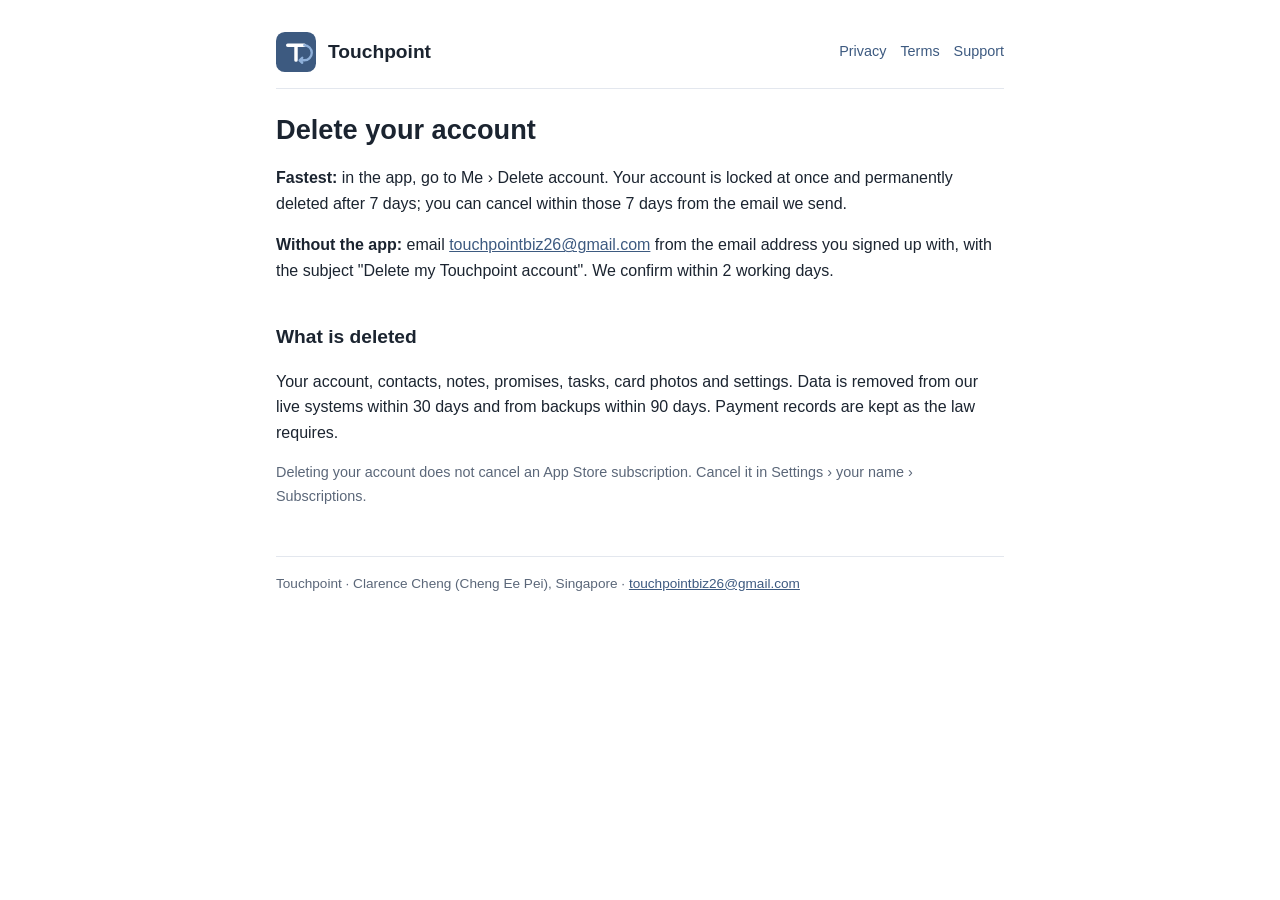
==== delete-account.html @ af8fab41 "Touchpoint website: home, privacy, terms, support, delete account Co-Authored-By: Claude Opus 5.5 <n" ====
<!doctype html><html lang="en"><head><meta charset="utf-8"><meta name="viewport" content="width=device-width, initial-scale=1"><title>Delete your account · Touchpoint</title><link rel="stylesheet" href="style.css"></head><body><main><header><svg viewBox="0 0 512 512" aria-hidden="true"><rect width="512" height="512" rx="112" fill="#3D5A80"/><path d="M150 170h212M256 170v190" stroke="#FFFFFF" stroke-width="44" stroke-linecap="round"/><path d="M362 170a96 96 0 0 1 0 192h-40M336 330l-34 32 34 32" fill="none" stroke="#8FB0D9" stroke-width="30" stroke-linecap="round" stroke-linejoin="round"/></svg><a href="index.html">Touchpoint</a><nav><a href="privacy.html">Privacy</a><a href="terms.html">Terms</a><a href="support.html">Support</a></nav></header>
<h1>Delete your account</h1>
<p><b>Fastest:</b> in the app, go to Me › Delete account. Your account is locked at once and permanently deleted after 7 days; you can cancel within those 7 days from the email we send.</p>
<p><b>Without the app:</b> email <a href="mailto:touchpointbiz26@gmail.com?subject=Delete%20my%20Touchpoint%20account">touchpointbiz26@gmail.com</a> from the email address you signed up with, with the subject "Delete my Touchpoint account". We confirm within 2 working days.</p>
<h2>What is deleted</h2>
<p>Your account, contacts, notes, promises, tasks, card photos and settings. Data is removed from our live systems within 30 days and from backups within 90 days. Payment records are kept as the law requires.</p>
<p class="note">Deleting your account does not cancel an App Store subscription. Cancel it in Settings › your name › Subscriptions.</p>
<footer>Touchpoint · Clarence Cheng (Cheng Ee Pei), Singapore · <a href="mailto:touchpointbiz26@gmail.com">touchpointbiz26@gmail.com</a></footer></main></body></html>
---- style.css ----
:root { --ink: #1b2430; --muted: #5b6779; --line: #e3e7ee; --accent: #3D5A80; --bg: #ffffff; }
@media (prefers-color-scheme: dark) { :root { --ink: #e8edf4; --muted: #a3afbf; --line: #2a3340; --accent: #8FB0D9; --bg: #12171e; } }
* { box-sizing: border-box; }
body { margin: 0; background: var(--bg); color: var(--ink); font: 16px/1.6 -apple-system, BlinkMacSystemFont, "Segoe UI", Roboto, sans-serif; }
main { max-width: 760px; margin: 0 auto; padding: 24px 16px 64px; }
header { display: flex; align-items: center; gap: 12px; padding: 8px 0 16px; border-bottom: 1px solid var(--line); margin-bottom: 24px; }
header svg { width: 40px; height: 40px; flex: none; }
header a { color: var(--ink); text-decoration: none; font-weight: 700; font-size: 1.2rem; }
nav { margin-left: auto; display: flex; gap: 14px; flex-wrap: wrap; font-size: .9rem; }
nav a { color: var(--accent); font-weight: 400; font-size: .9rem; }
a { color: var(--accent); }
h1 { font-size: 1.7rem; line-height: 1.25; } h2 { font-size: 1.2rem; margin-top: 2em; }
table { border-collapse: collapse; width: 100%; font-size: .92rem; display: block; overflow-x: auto; }
th, td { border: 1px solid var(--line); padding: 8px; text-align: left; vertical-align: top; }
footer { margin-top: 48px; padding-top: 16px; border-top: 1px solid var(--line); color: var(--muted); font-size: .85rem; }
.note { color: var(--muted); font-size: .9rem; }
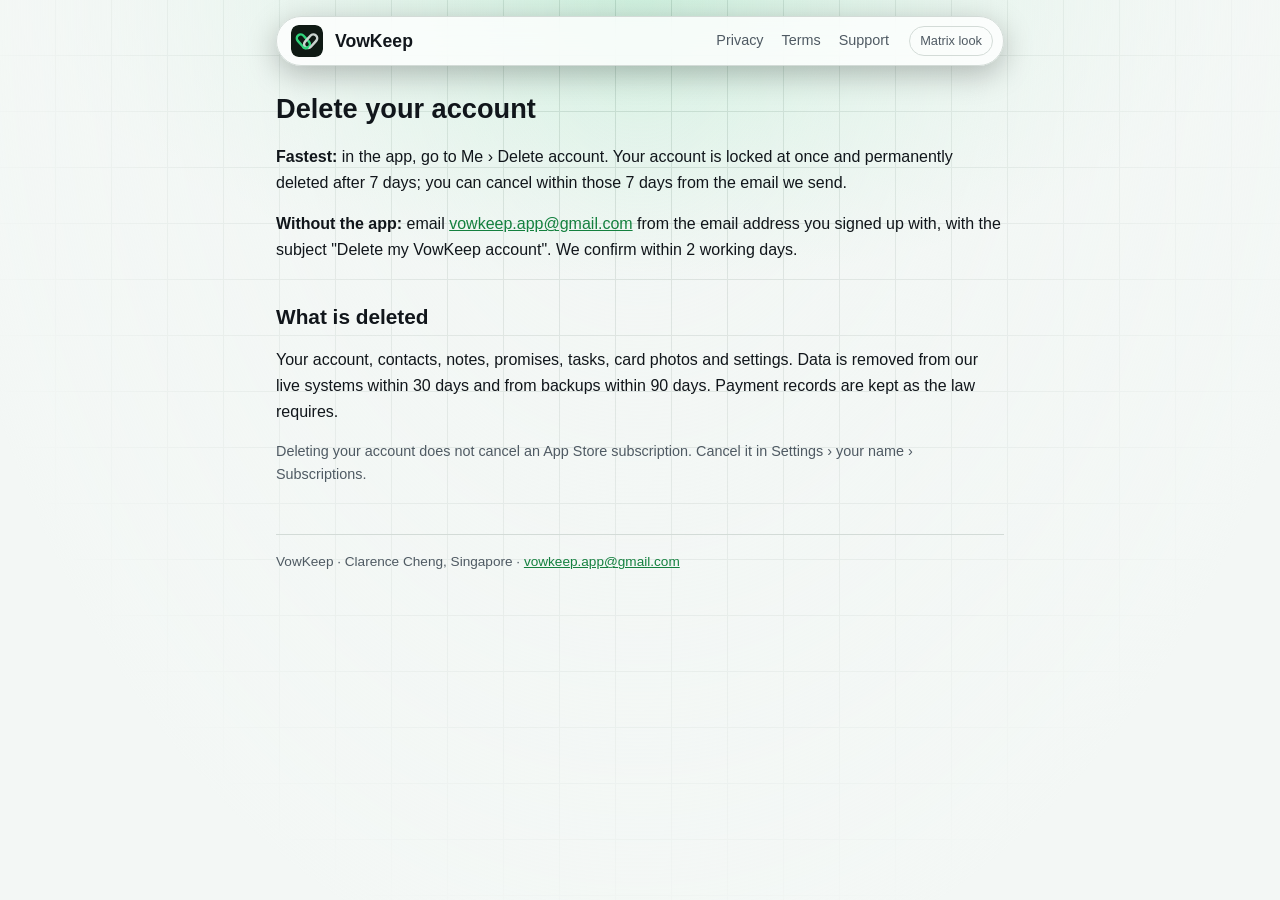
==== commit b0799587: "VowKeep website: new look, what it does at first glance, privacy and terms for VowKeep" ====
--- a/delete-account.html
+++ b/delete-account.html
@@ -1,8 +1,27 @@
-<!doctype html><html lang="en"><head><meta charset="utf-8"><meta name="viewport" content="width=device-width, initial-scale=1"><title>Delete your account · Touchpoint</title><link rel="stylesheet" href="style.css"></head><body><main><header><svg viewBox="0 0 512 512" aria-hidden="true"><rect width="512" height="512" rx="112" fill="#3D5A80"/><path d="M150 170h212M256 170v190" stroke="#FFFFFF" stroke-width="44" stroke-linecap="round"/><path d="M362 170a96 96 0 0 1 0 192h-40M336 330l-34 32 34 32" fill="none" stroke="#8FB0D9" stroke-width="30" stroke-linecap="round" stroke-linejoin="round"/></svg><a href="index.html">Touchpoint</a><nav><a href="privacy.html">Privacy</a><a href="terms.html">Terms</a><a href="support.html">Support</a></nav></header>
+<!doctype html><html lang="en"><head><meta charset="utf-8"><meta name="viewport" content="width=device-width, initial-scale=1"><meta name="description" content="VowKeep keeps one list of what you need to do for people and what you are waiting for from them. Scan a business card or type one line; it does the remembering."><meta name="theme-color" content="#0b0f0d"><link rel="icon" href="img/favicon.svg" type="image/svg+xml"><meta property="og:title" content="VowKeep"><meta property="og:description" content="Never drop a follow-up or a promise."><meta property="og:type" content="website"><meta property="og:site_name" content="VowKeep"><meta property="og:image" content="https://clarencecheng26-sys.github.io/vowkeep-site/img/og.png"><meta property="og:image:width" content="1200"><meta property="og:image:height" content="627"><meta property="og:image:alt" content="VowKeep: never drop a follow-up or a promise"><meta name="twitter:card" content="summary_large_image"><title>Delete your account · VowKeep</title><link rel="stylesheet" href="style.css"></head><body><main><header><svg viewBox="0 0 512 512" aria-hidden="true"><rect width="512" height="512" rx="112" fill="#0F1A14"/><g transform="translate(256 268)"><rect x="-62" y="-170" width="124" height="250" rx="62" transform="rotate(-42) translate(-38 0)" fill="none" stroke="#2FD27A" stroke-width="40"/><rect x="-62" y="-170" width="124" height="250" rx="62" transform="rotate(42) translate(38 0)" fill="none" stroke="#C9D4CF" stroke-width="40"/><path d="M-14 74 A62 62 0 0 1 -66 30" transform="rotate(-42) translate(-38 0)" fill="none" stroke="#2FD27A" stroke-width="40" stroke-linecap="round"/></g></svg><a href="index.html">VowKeep</a><nav><a href="privacy.html">Privacy</a><a href="terms.html">Terms</a><a href="support.html">Support</a><button id="lookbtn" type="button" aria-pressed="false">Matrix look</button></nav></header>
 <h1>Delete your account</h1>
 <p><b>Fastest:</b> in the app, go to Me › Delete account. Your account is locked at once and permanently deleted after 7 days; you can cancel within those 7 days from the email we send.</p>
-<p><b>Without the app:</b> email <a href="mailto:touchpointbiz26@gmail.com?subject=Delete%20my%20Touchpoint%20account">touchpointbiz26@gmail.com</a> from the email address you signed up with, with the subject "Delete my Touchpoint account". We confirm within 2 working days.</p>
+<p><b>Without the app:</b> email <a href="mailto:vowkeep.app@gmail.com?subject=Delete%20my%20VowKeep%20account">vowkeep.app@gmail.com</a> from the email address you signed up with, with the subject "Delete my VowKeep account". We confirm within 2 working days.</p>
 <h2>What is deleted</h2>
 <p>Your account, contacts, notes, promises, tasks, card photos and settings. Data is removed from our live systems within 30 days and from backups within 90 days. Payment records are kept as the law requires.</p>
 <p class="note">Deleting your account does not cancel an App Store subscription. Cancel it in Settings › your name › Subscriptions.</p>
-<footer>Touchpoint · Clarence Cheng (Cheng Ee Pei), Singapore · <a href="mailto:touchpointbiz26@gmail.com">touchpointbiz26@gmail.com</a></footer></main></body></html>
+<footer>VowKeep · Clarence Cheng, Singapore · <a href="mailto:vowkeep.app@gmail.com">vowkeep.app@gmail.com</a></footer></main><script>(function () {
+  var r = document.documentElement; r.classList.add('js');
+  try { if (localStorage.getItem('vk.look') === 'matrix') r.setAttribute('data-look', 'matrix'); } catch (e) {}
+  var b = document.getElementById('lookbtn');
+  function sync() { if (b) b.setAttribute('aria-pressed', r.getAttribute('data-look') === 'matrix' ? 'true' : 'false'); }
+  sync();
+  if (b) b.addEventListener('click', function () {
+    var m = r.getAttribute('data-look') === 'matrix';
+    if (m) r.removeAttribute('data-look'); else r.setAttribute('data-look', 'matrix');
+    try { localStorage.setItem('vk.look', m ? '' : 'matrix'); } catch (e) {}
+    sync();
+  });
+  var s = document.querySelectorAll('main > section:not(.hero)');
+  s.forEach(function (x) { x.classList.add('rv'); });
+  if ('IntersectionObserver' in window) {
+    var o = new IntersectionObserver(function (es) { es.forEach(function (e) { if (e.isIntersecting) { e.target.classList.add('in'); o.unobserve(e.target); } }); }, { threshold: 0.08 });
+    s.forEach(function (x) { o.observe(x); });
+  } else { s.forEach(function (x) { x.classList.add('in'); }); }
+})();
+</script></body></html>
--- a/style.css
+++ b/style.css
@@ -1,16 +1,132 @@
-:root { --ink: #1b2430; --muted: #5b6779; --line: #e3e7ee; --accent: #3D5A80; --bg: #ffffff; }
-@media (prefers-color-scheme: dark) { :root { --ink: #e8edf4; --muted: #a3afbf; --line: #2a3340; --accent: #8FB0D9; --bg: #12171e; } }
+:root { --ink: #eef2f0; --muted: #a9b5af; --line: #26312c; --accent: #2fd27a; --accent2: #7dffd0; --accent-ink: #06160d; --bg: #070a09; --card: #0f1512; --glow: rgba(47, 210, 122, .18); --owe: #f0b25c; --owe-bg: rgba(240,178,92,.10); --owed: #2ee6b8; --owed-bg: rgba(46,230,184,.09); --glass: rgba(18, 26, 22, .72); --edge: rgba(47, 210, 122, .28); color-scheme: dark; }
+@media (prefers-color-scheme: light) { :root { --ink: #11161b; --muted: #4f5a63; --line: #d3dbd7; --accent: #14803f; --accent2: #0a6b50; --accent-ink: #ffffff; --bg: #f3f7f5; --card: #ffffff; --glow: rgba(47, 210, 122, .22); --owe: #a84300; --owe-bg: #fbe6cc; --owed: #0a6b50; --owed-bg: #d3eee4; --glass: rgba(255, 255, 255, .78); --edge: rgba(20, 128, 63, .30); color-scheme: light; } }
 * { box-sizing: border-box; }
-body { margin: 0; background: var(--bg); color: var(--ink); font: 16px/1.6 -apple-system, BlinkMacSystemFont, "Segoe UI", Roboto, sans-serif; }
-main { max-width: 760px; margin: 0 auto; padding: 24px 16px 64px; }
-header { display: flex; align-items: center; gap: 12px; padding: 8px 0 16px; border-bottom: 1px solid var(--line); margin-bottom: 24px; }
-header svg { width: 40px; height: 40px; flex: none; }
-header a { color: var(--ink); text-decoration: none; font-weight: 700; font-size: 1.2rem; }
-nav { margin-left: auto; display: flex; gap: 14px; flex-wrap: wrap; font-size: .9rem; }
-nav a { color: var(--accent); font-weight: 400; font-size: .9rem; }
+html { scroll-behavior: smooth; scroll-padding-top: 90px; }
+@media (prefers-reduced-motion: reduce) { html { scroll-behavior: auto; } }
+body { margin: 0; background: var(--bg); color: var(--ink); font: 16px/1.6 -apple-system, BlinkMacSystemFont, "Segoe UI", Roboto, sans-serif;
+  background-image: radial-gradient(ellipse 70% 480px at 50% -60px, var(--glow), transparent 72%), linear-gradient(var(--line) 1px, transparent 1px), linear-gradient(90deg, var(--line) 1px, transparent 1px);
+  background-size: auto, 56px 56px, 56px 56px; background-repeat: no-repeat, repeat, repeat; background-position: 0 0, -1px -1px, -1px -1px; }
+body::before { content: ""; position: fixed; inset: 0; z-index: -1; background: radial-gradient(ellipse at 50% 0, transparent 0, var(--bg) 78%); pointer-events: none; }
+main { max-width: 760px; margin: 0 auto; padding: 16px 16px 64px; }
+body.home main { max-width: 1040px; }
+header { position: sticky; top: 10px; z-index: 20; display: flex; align-items: center; gap: 12px; padding: 8px 10px 8px 14px; margin-bottom: 26px; background: var(--glass); border: 1px solid var(--line); border-radius: 999px; -webkit-backdrop-filter: blur(14px); backdrop-filter: blur(14px); box-shadow: 0 8px 30px rgba(0,0,0,.25); }
+header svg { width: 32px; height: 32px; flex: none; border-radius: 8px; }
+header > a { color: var(--ink); text-decoration: none; font-weight: 700; font-size: 1.1rem; }
+nav { margin-left: auto; display: flex; align-items: center; gap: 4px 14px; flex-wrap: wrap; font-size: .9rem; }
+nav a { color: var(--muted); font-weight: 500; font-size: .9rem; text-decoration: none; padding: 4px 2px; } nav a:hover { color: var(--ink); }
+nav a.navcta { background: var(--accent); color: var(--accent-ink); padding: 6px 14px; border-radius: 999px; font-weight: 700; }
 a { color: var(--accent); }
-h1 { font-size: 1.7rem; line-height: 1.25; } h2 { font-size: 1.2rem; margin-top: 2em; }
+h1 { font-size: 1.7rem; line-height: 1.25; } h2 { font-size: 1.3rem; margin-top: 2em; line-height: 1.25; }
 table { border-collapse: collapse; width: 100%; font-size: .92rem; display: block; overflow-x: auto; }
 th, td { border: 1px solid var(--line); padding: 8px; text-align: left; vertical-align: top; }
 footer { margin-top: 48px; padding-top: 16px; border-top: 1px solid var(--line); color: var(--muted); font-size: .85rem; }
 .note { color: var(--muted); font-size: .9rem; }
+/* landing page v4: dark glass, big wordmark, phones on a glowing floor */
+.hero { text-align: center; padding: 14px 0 8px; }
+.brandbig { display: flex; align-items: center; justify-content: center; gap: 18px; margin: 10px 0 8px; font-size: clamp(2.6rem, 9vw, 4.8rem); font-weight: 800; letter-spacing: -.035em; line-height: 1; }
+.brandbig b { font-weight: 800; background: linear-gradient(90deg, var(--accent), var(--accent2)); -webkit-background-clip: text; background-clip: text; -webkit-text-fill-color: transparent; color: var(--accent); }
+.bigmark { width: .98em; height: .98em; flex: none; border-radius: 22%; box-shadow: 0 0 0 1px var(--edge), 0 0 50px var(--glow); }
+.hero h1 { font-size: clamp(1.45rem, 4.2vw, 2.3rem); line-height: 1.15; margin: .35em 0 .35em; letter-spacing: -.01em; }
+.lead { font-size: 1.1rem; color: var(--muted); max-width: 36em; margin: 0 auto 1em; }
+.cta { margin: 1.3em 0 .5em; display: flex; gap: 12px; justify-content: center; flex-wrap: wrap; }
+.btn, .sticky { display: inline-block; background: var(--accent); color: var(--accent-ink); font-weight: 700; padding: 14px 30px; border-radius: 999px; text-decoration: none; font-size: 1.05rem; box-shadow: 0 0 28px var(--glow), 0 0 0 1px var(--edge); }
+.btn.ghost { background: var(--glass); color: var(--ink); box-shadow: 0 0 0 1px var(--line); -webkit-backdrop-filter: blur(8px); backdrop-filter: blur(8px); }
+.btn:focus-visible, .sticky:focus-visible, summary:focus-visible, a:focus-visible, #lookbtn:focus-visible { outline: 3px solid var(--accent); outline-offset: 3px; }
+/* phones on a glowing floor */
+.stage { position: relative; overflow-x: clip; height: 470px; max-width: 760px; margin: 34px auto 0; -webkit-mask-image: linear-gradient(#000 80%, transparent); mask-image: linear-gradient(#000 80%, transparent); }
+.stage::before { content: ""; position: absolute; left: 50%; bottom: -30px; width: 92%; height: 200px; transform: translateX(-50%); background: radial-gradient(closest-side, var(--accent), transparent); opacity: .30; filter: blur(30px); }
+.phone { position: absolute; bottom: 0; left: 50%; margin: 0; padding: 7px; border-radius: 36px; background: linear-gradient(150deg, #2c3732, #0a0e0c); box-shadow: 0 0 0 1px rgba(255,255,255,.10), 0 30px 70px rgba(0,0,0,.6), 0 0 60px var(--glow); }
+.phone img { display: block; width: 100%; height: auto; border-radius: 29px; }
+.p-c { width: 250px; z-index: 3; transform: translateX(-50%); }
+.p-l { width: 206px; z-index: 2; transform: translateX(-132%) rotate(-7deg); transform-origin: bottom right; opacity: .95; }
+.p-r { width: 206px; z-index: 2; transform: translateX(32%) rotate(7deg); transform-origin: bottom left; opacity: .95; }
+.floaty { position: absolute; z-index: 4; max-width: 200px; display: grid; gap: 2px; text-align: left; padding: 10px 14px; border-radius: 16px; border: 1px solid var(--line); background: var(--glass); -webkit-backdrop-filter: blur(12px); backdrop-filter: blur(12px); box-shadow: 0 14px 40px rgba(0,0,0,.4); font-size: .85rem; }
+.floaty b { font-size: .72rem; text-transform: uppercase; letter-spacing: .06em; } .floaty span { color: var(--ink); }
+.floaty.owe { left: 0; top: 36px; border-color: var(--owe); } .floaty.owe b { color: var(--owe); }
+.floaty.owed { right: 0; top: 70px; border-color: var(--owed); } .floaty.owed b { color: var(--owed); }
+.eyebrow { margin: 1.4em 0 0; font-size: .75rem; font-weight: 700; letter-spacing: .14em; text-transform: uppercase; color: var(--accent); }
+.eyebrow + h2 { margin-top: .2em; }
+section:not(.hero):not(.closing) { position: relative; background: linear-gradient(180deg, var(--glass), var(--card)); border: 1px solid var(--line); border-radius: 24px; padding: 6px 22px 22px; margin: 22px 0; box-shadow: 0 24px 60px rgba(0,0,0,.22); }
+section:not(.hero):not(.closing)::before { content: ""; position: absolute; left: 24px; right: 24px; top: -1px; height: 1px; background: linear-gradient(90deg, transparent, var(--edge), transparent); }
+section h2 { margin-top: .6em; }
+.two { display: grid; grid-template-columns: 1fr 1fr; gap: 14px; margin: 14px 0; }
+.box { border-radius: 16px; padding: 16px; border: 1px solid var(--line); } .box b { display: block; font-size: 1.05rem; margin-bottom: 4px; } .box span { color: var(--muted); font-size: .95rem; }
+.box.amber { border-color: var(--owe); background: var(--owe-bg); box-shadow: 0 0 30px var(--owe-bg); } .box.amber b { color: var(--owe); }
+.box.green { border-color: var(--owed); background: var(--owed-bg); box-shadow: 0 0 30px var(--owed-bg); } .box.green b { color: var(--owed); }
+.steps { list-style: none; counter-reset: s; padding: 0; } .steps li { counter-increment: s; display: grid; grid-template-columns: 34px 1fr; column-gap: 12px; margin: 14px 0; }
+.steps li::before { content: counter(s); grid-row: 1 / 3; width: 30px; height: 30px; border-radius: 50%; background: var(--accent); color: var(--accent-ink); font-weight: 800; display: grid; place-items: center; }
+.steps li span { color: var(--muted); }
+.grid { display: grid; grid-template-columns: 1fr 1fr; gap: 14px; margin-top: 14px; }
+.item { border: 1px solid var(--line); border-radius: 16px; padding: 16px; background: rgba(255,255,255,.015); } .item b { display: block; margin-bottom: 4px; } .item span { color: var(--muted); font-size: .94rem; }
+.plans { display: grid; grid-template-columns: repeat(3, 1fr); gap: 14px; margin-top: 14px; }
+.plan { border: 1px solid var(--line); border-radius: 18px; padding: 18px; } .plan.best { border-color: var(--accent); box-shadow: 0 0 0 1px var(--edge), 0 0 40px var(--glow); }
+.plan h3 { margin: 0; } .price { font-size: 1.6rem; font-weight: 800; margin: .3em 0 0; } .price small { font-size: .8rem; font-weight: 400; color: var(--muted); } .alt { margin: 0 0 .5em; color: var(--muted); font-size: .85rem; }
+.plan ul { padding-left: 1.1em; margin: .5em 0 0; font-size: .92rem; } .plan li { margin: .3em 0; }
+details { border: 1px solid var(--line); border-radius: 12px; padding: 12px 16px; margin: 8px 0; }
+summary { cursor: pointer; font-weight: 600; } details p { margin: .6em 0 .2em; color: var(--muted); }
+.closing { text-align: center; padding: 28px 0; } .links { text-align: center; margin-top: 2em; font-size: .9rem; }
+.sticky { display: none; }
+@media (max-width: 720px) {
+  .two, .grid, .plans { grid-template-columns: 1fr; }
+  body.home nav a { display: none; } nav { flex-wrap: nowrap; } body:not(.home) #lookbtn { display: none; } header { padding: 6px 10px 6px 12px; }
+  .cta .btn { padding: 12px 22px; font-size: 1rem; }
+  .stage { height: 330px; } .p-c { width: 165px; } .p-l, .p-r { width: 134px; } .p-l { transform: translateX(-118%) rotate(-6deg); } .p-r { transform: translateX(18%) rotate(6deg); }
+  .phone { border-radius: 24px; padding: 4px; } .phone img { border-radius: 20px; }
+  .floaty { display: none; }
+  .sticky { display: block; position: fixed; left: 16px; right: 16px; bottom: 14px; text-align: center; z-index: 25; }
+  main { padding-bottom: 96px; }
+  body { background-size: auto, 40px 40px, 40px 40px; }
+}
+@media (min-width: 721px) and (max-width: 940px) { .floaty { display: none; } }
+/* v3: demo, gentle motion, Matrix look */
+.demo { max-width: 420px; margin: 26px auto 8px; }
+.dscreen { position: relative; height: 210px; border: 1px solid var(--line); border-radius: 18px; background: var(--card); overflow: hidden; box-shadow: 0 0 30px var(--glow); }
+.scene { position: absolute; inset: 0; display: flex; flex-direction: column; justify-content: center; align-items: center; gap: 12px; padding: 16px; opacity: 0; animation: sc 12s infinite; }
+.s1 { animation-name: sc1; } .s2 { animation-name: sc2; } .s3 { animation-name: sc3; }
+@keyframes sc1 { 0%, 28% { opacity: 1 } 33%, 100% { opacity: 0 } }
+@keyframes sc2 { 0%, 31% { opacity: 0 } 36%, 61% { opacity: 1 } 66%, 100% { opacity: 0 } }
+@keyframes sc3 { 0%, 64% { opacity: 0 } 69%, 95% { opacity: 1 } 100% { opacity: 0 } }
+.dcap { margin: 0; font-size: .85rem; color: var(--muted); } .dcap b { display: inline-grid; place-items: center; width: 20px; height: 20px; border-radius: 50%; background: var(--accent); color: var(--accent-ink); font-size: .75rem; margin-right: 6px; }
+.bcard { position: relative; width: 210px; padding: 12px 14px; border-radius: 10px; background: #f4f6f5; color: #11161b; text-align: left; display: grid; overflow: hidden; box-shadow: 0 6px 20px rgba(0,0,0,.35); }
+.bn { font-weight: 800; } .bt, .bc { font-size: .8rem; color: #4b5560; }
+.scan { position: absolute; left: 0; right: 0; height: 3px; top: 0; background: var(--accent); box-shadow: 0 0 12px var(--accent); animation: scanm 12s infinite; }
+@keyframes scanm { 0% { top: 0 } 12% { top: 92% } 24%, 100% { top: 0 } }
+.typed { font: 600 .95rem ui-monospace, Menlo, monospace; border: 1px solid var(--line); border-radius: 10px; padding: 10px 14px; background: var(--bg); }
+.typed span { display: inline-block; overflow: hidden; white-space: nowrap; width: 0; vertical-align: bottom; border-right: 2px solid var(--accent); animation: typem 12s infinite steps(27, end); }
+@keyframes typem { 0%, 33% { width: 0 } 45%, 100% { width: 27ch } }
+.saved { font-size: .85rem; padding: 6px 12px; border-radius: 999px; background: var(--owed-bg); color: var(--owed); border: 1px solid var(--owed); opacity: 0; animation: savedm 12s infinite; }
+@keyframes savedm { 0%, 47% { opacity: 0 } 52%, 100% { opacity: 1 } }
+.trow { width: 100%; max-width: 340px; padding: 10px 12px; border-radius: 12px; font-size: .88rem; text-align: left; border: 1px solid var(--line); }
+.trow b { display: block; font-size: .78rem; text-transform: uppercase; letter-spacing: .05em; } .trow em { float: right; font-style: normal; color: var(--muted); }
+.trow.owe { border-color: var(--owe); background: var(--owe-bg); } .trow.owe b { color: var(--owe); }
+.trow.owed { border-color: var(--owed); background: var(--owed-bg); } .trow.owed b { color: var(--owed); }
+@media (prefers-reduced-motion: reduce) { .scene { animation: none !important; opacity: 0; } .s3 { opacity: 1; } .scan, .typed span, .saved { animation: none !important; } }
+/* gentle motion */
+body { background-attachment: scroll; }
+.hero::before { content: ""; position: absolute; left: 50%; top: -60px; width: min(520px, 80vw); height: 320px; transform: translateX(-50%); background: radial-gradient(closest-side, var(--glow), transparent); z-index: -1; animation: drift 14s ease-in-out infinite alternate; pointer-events: none; }
+.hero { position: relative; isolation: isolate; }
+@keyframes drift { from { transform: translateX(-56%) scale(1) } to { transform: translateX(-44%) scale(1.12) } }
+.js .rv { opacity: 0; transform: translateY(14px); transition: opacity .6s ease, transform .6s ease; } .js .rv.in { opacity: 1; transform: none; }
+@media (prefers-reduced-motion: reduce) { .hero::before { animation: none; } .js .rv { opacity: 1; transform: none; transition: none; } }
+/* look toggle */
+#lookbtn { margin-left: 4px; background: transparent; color: var(--muted); border: 1px solid var(--line); border-radius: 999px; padding: 4px 10px; font: inherit; font-size: .8rem; cursor: pointer; }
+#lookbtn[aria-pressed="true"] { color: var(--accent); border-color: var(--accent); }
+#lookbtn:focus-visible { outline: 3px solid var(--accent); outline-offset: 3px; }
+/* Matrix look: black, phosphor green, terminal type; owe/owed keep amber and mint */
+:root[data-look="matrix"] { --ink: #6dff7a; --muted: #35c94c; --line: #0f5a1c; --accent: #39ff14; --accent-ink: #000000; --bg: #000000; --card: #041a08; --glow: rgba(57,255,20,.22); --owe: #ffc24d; --owe-bg: rgba(255,194,77,.10); --owed: #00ff9c; --owed-bg: rgba(0,255,156,.08); --accent2: #b6ff9c; --glass: rgba(2,22,6,.78); --edge: rgba(57,255,20,.40); color-scheme: dark; }
+:root[data-look="matrix"] body { font-family: ui-monospace, "SFMono-Regular", Menlo, Consolas, monospace; text-shadow: 0 0 3px rgba(57,255,20,.35); }
+:root[data-look="matrix"] .brandbig span::after { content: "_"; margin-left: 4px; animation: blink 1.1s steps(1) infinite; }
+@keyframes blink { 50% { opacity: 0 } }
+:root[data-look="matrix"] .btn, :root[data-look="matrix"] .sticky { border-radius: 2px; text-shadow: none; text-transform: uppercase; letter-spacing: .05em; }
+:root[data-look="matrix"] section:not(.hero):not(.closing), :root[data-look="matrix"] .item, :root[data-look="matrix"] .plan, :root[data-look="matrix"] details, :root[data-look="matrix"] .dscreen { border-radius: 2px; }
+:root[data-look="matrix"] .shots img { border-radius: 4px; }
+
+/* v5: say what it does at first glance */
+.hero h1 { font-size: clamp(1.7rem, 5.4vw, 3rem); line-height: 1.1; margin: .3em 0 .35em; letter-spacing: -.02em; }
+.hero h1 .hl { color: var(--accent); }
+.flow { list-style: none; display: flex; gap: 10px; justify-content: center; flex-wrap: wrap; margin: 16px auto 6px; padding: 0; max-width: 1000px; }
+.flow li { display: flex; align-items: center; gap: 8px; padding: 8px 14px; border: 1px solid var(--line); border-radius: 999px; background: var(--glass); font-size: .9rem; -webkit-backdrop-filter: blur(8px); backdrop-filter: blur(8px); }
+.flow li b { display: inline-grid; place-items: center; width: 22px; height: 22px; border-radius: 50%; background: var(--accent); color: var(--accent-ink); font-size: .78rem; }
+.flow li + li::before { content: "\2192"; color: var(--muted); margin-right: 4px; margin-left: -4px; }
+@media (max-width: 720px) { .flow { flex-direction: column; align-items: center; gap: 5px; } .flow li { padding: 6px 12px; font-size: .84rem; } .flow li + li::before { content: none; } .brandbig { font-size: clamp(2.2rem, 9vw, 2.8rem); } .lead { font-size: 1rem; } }
+:root[data-look="matrix"] .hero h1 .hl { color: var(--accent); }
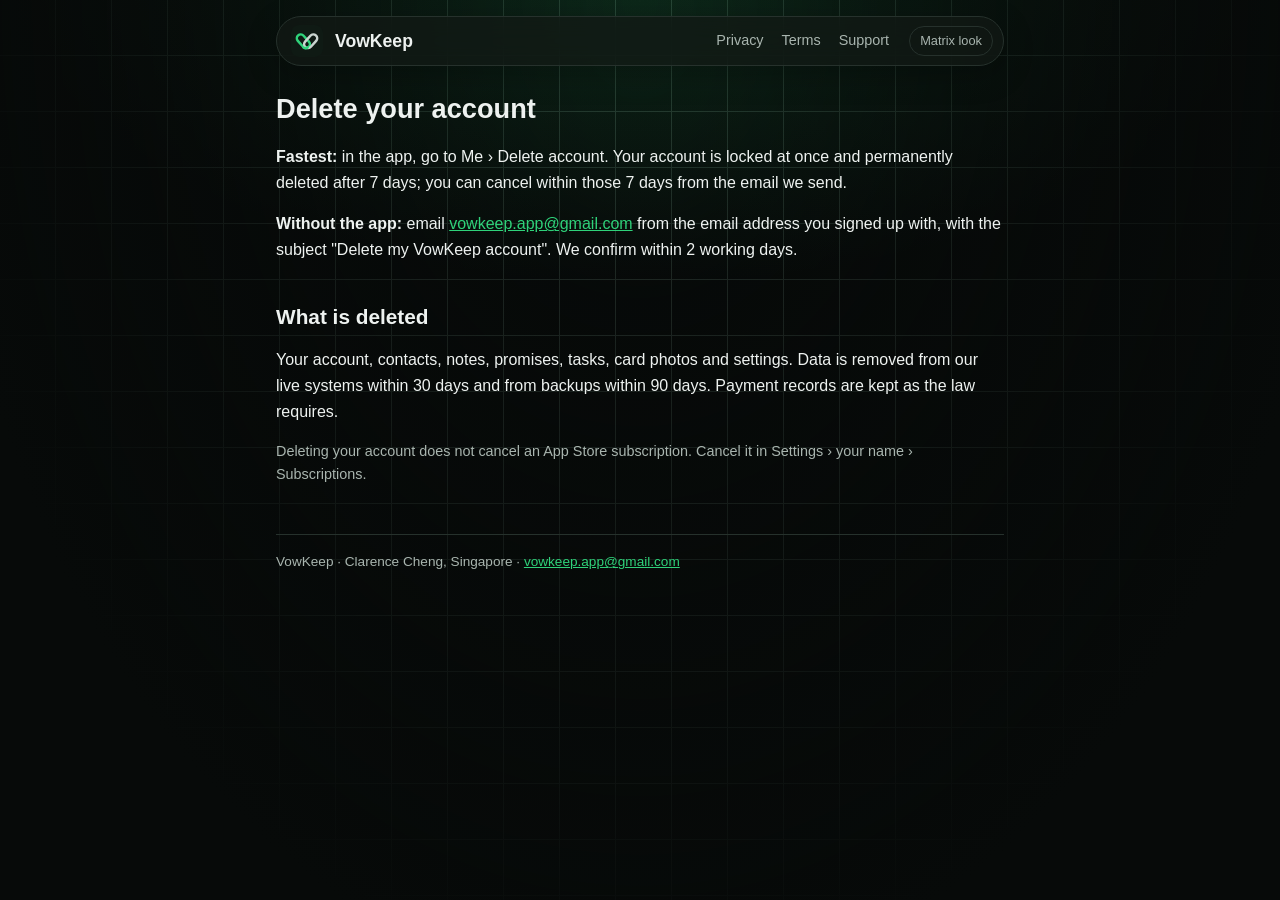
==== commit 9359ba53: "Join section: form, iPhone and Android, offer lines; smaller images; link-preview fix Co-Authored-By" ====
--- a/delete-account.html
+++ b/delete-account.html
@@ -1,4 +1,4 @@
-<!doctype html><html lang="en"><head><meta charset="utf-8"><meta name="viewport" content="width=device-width, initial-scale=1"><meta name="description" content="VowKeep keeps one list of what you need to do for people and what you are waiting for from them. Scan a business card or type one line; it does the remembering."><meta name="theme-color" content="#0b0f0d"><link rel="icon" href="img/favicon.svg" type="image/svg+xml"><meta property="og:title" content="VowKeep"><meta property="og:description" content="Never drop a follow-up or a promise."><meta property="og:type" content="website"><meta property="og:site_name" content="VowKeep"><meta property="og:image" content="https://clarencecheng26-sys.github.io/vowkeep-site/img/og.png"><meta property="og:image:width" content="1200"><meta property="og:image:height" content="627"><meta property="og:image:alt" content="VowKeep: never drop a follow-up or a promise"><meta name="twitter:card" content="summary_large_image"><title>Delete your account · VowKeep</title><link rel="stylesheet" href="style.css"></head><body><main><header><svg viewBox="0 0 512 512" aria-hidden="true"><rect width="512" height="512" rx="112" fill="#0F1A14"/><g transform="translate(256 268)"><rect x="-62" y="-170" width="124" height="250" rx="62" transform="rotate(-42) translate(-38 0)" fill="none" stroke="#2FD27A" stroke-width="40"/><rect x="-62" y="-170" width="124" height="250" rx="62" transform="rotate(42) translate(38 0)" fill="none" stroke="#C9D4CF" stroke-width="40"/><path d="M-14 74 A62 62 0 0 1 -66 30" transform="rotate(-42) translate(-38 0)" fill="none" stroke="#2FD27A" stroke-width="40" stroke-linecap="round"/></g></svg><a href="index.html">VowKeep</a><nav><a href="privacy.html">Privacy</a><a href="terms.html">Terms</a><a href="support.html">Support</a><button id="lookbtn" type="button" aria-pressed="false">Matrix look</button></nav></header>
+<!doctype html><html lang="en"><head><meta charset="utf-8"><meta name="viewport" content="width=device-width, initial-scale=1"><meta name="description" content="VowKeep keeps one list of what you need to do for people and what you are waiting for from them. Scan a business card or type one line; it does the remembering."><meta name="theme-color" content="#0b0f0d"><link rel="icon" href="img/favicon.svg" type="image/svg+xml"><meta property="og:title" content="VowKeep: scan a card, type a line, never drop a follow-up"><meta property="og:description" content="VowKeep is an iPhone app that remembers what you promised and what you are waiting for, and reminds you at the right time. Join the beta."><meta name="twitter:title" content="VowKeep: scan a card, type a line, never drop a follow-up"><meta name="twitter:description" content="VowKeep is an iPhone app that remembers what you promised and what you are waiting for, and reminds you at the right time. Join the beta."><meta property="og:type" content="website"><meta property="og:site_name" content="VowKeep"><meta property="og:image" content="https://clarencecheng26-sys.github.io/vowkeep-site/img/og.png?v=210"><meta property="og:image:width" content="1200"><meta property="og:image:height" content="627"><meta property="og:image:alt" content="VowKeep: never drop a follow-up or a promise"><meta name="twitter:card" content="summary_large_image"><title>Delete your account · VowKeep</title><link rel="stylesheet" href="style.css"></head><body><main><header><svg viewBox="0 0 512 512" aria-hidden="true"><rect width="512" height="512" rx="112" fill="#0F1A14"/><g transform="translate(256 268)"><rect x="-62" y="-170" width="124" height="250" rx="62" transform="rotate(-42) translate(-38 0)" fill="none" stroke="#2FD27A" stroke-width="40"/><rect x="-62" y="-170" width="124" height="250" rx="62" transform="rotate(42) translate(38 0)" fill="none" stroke="#C9D4CF" stroke-width="40"/><path d="M-14 74 A62 62 0 0 1 -66 30" transform="rotate(-42) translate(-38 0)" fill="none" stroke="#2FD27A" stroke-width="40" stroke-linecap="round"/></g></svg><a href="index.html">VowKeep</a><nav><a href="privacy.html">Privacy</a><a href="terms.html">Terms</a><a href="support.html">Support</a><button id="lookbtn" type="button" aria-pressed="false">Matrix look</button></nav></header>
 <h1>Delete your account</h1>
 <p><b>Fastest:</b> in the app, go to Me › Delete account. Your account is locked at once and permanently deleted after 7 days; you can cancel within those 7 days from the email we send.</p>
 <p><b>Without the app:</b> email <a href="mailto:vowkeep.app@gmail.com?subject=Delete%20my%20VowKeep%20account">vowkeep.app@gmail.com</a> from the email address you signed up with, with the subject "Delete my VowKeep account". We confirm within 2 working days.</p>
@@ -23,5 +23,18 @@
     var o = new IntersectionObserver(function (es) { es.forEach(function (e) { if (e.isIntersecting) { e.target.classList.add('in'); o.unobserve(e.target); } }); }, { threshold: 0.08 });
     s.forEach(function (x) { o.observe(x); });
   } else { s.forEach(function (x) { x.classList.add('in'); }); }
+  /* the demo: plays by default; with "Reduce Motion" on, it starts as a still picture and the visitor can press Play */
+  var demo = document.querySelector('.demo'), ctl = document.getElementById('democtl');
+  if (demo && ctl) {
+    var reduce = false; try { reduce = !!(window.matchMedia && window.matchMedia('(prefers-reduced-motion: reduce)').matches); } catch (e) {}
+    function label() { var still = demo.classList.contains('still'), paused = demo.classList.contains('paused'); ctl.textContent = still ? 'Play animation' : paused ? 'Play animation' : 'Pause animation'; ctl.setAttribute('aria-pressed', still || paused ? 'true' : 'false'); }
+    if (reduce) demo.classList.add('still');
+    label();
+    ctl.addEventListener('click', function () {
+      if (demo.classList.contains('still')) { demo.classList.remove('still'); demo.classList.remove('paused'); }
+      else demo.classList.toggle('paused');
+      label();
+    });
+  }
 })();
 </script></body></html>
--- a/style.css
+++ b/style.css
@@ -1,5 +1,4 @@
 :root { --ink: #eef2f0; --muted: #a9b5af; --line: #26312c; --accent: #2fd27a; --accent2: #7dffd0; --accent-ink: #06160d; --bg: #070a09; --card: #0f1512; --glow: rgba(47, 210, 122, .18); --owe: #f0b25c; --owe-bg: rgba(240,178,92,.10); --owed: #2ee6b8; --owed-bg: rgba(46,230,184,.09); --glass: rgba(18, 26, 22, .72); --edge: rgba(47, 210, 122, .28); color-scheme: dark; }
-@media (prefers-color-scheme: light) { :root { --ink: #11161b; --muted: #4f5a63; --line: #d3dbd7; --accent: #14803f; --accent2: #0a6b50; --accent-ink: #ffffff; --bg: #f3f7f5; --card: #ffffff; --glow: rgba(47, 210, 122, .22); --owe: #a84300; --owe-bg: #fbe6cc; --owed: #0a6b50; --owed-bg: #d3eee4; --glass: rgba(255, 255, 255, .78); --edge: rgba(20, 128, 63, .30); color-scheme: light; } }
 * { box-sizing: border-box; }
 html { scroll-behavior: smooth; scroll-padding-top: 90px; }
 @media (prefers-reduced-motion: reduce) { html { scroll-behavior: auto; } }
@@ -100,7 +99,11 @@
 .trow b { display: block; font-size: .78rem; text-transform: uppercase; letter-spacing: .05em; } .trow em { float: right; font-style: normal; color: var(--muted); }
 .trow.owe { border-color: var(--owe); background: var(--owe-bg); } .trow.owe b { color: var(--owe); }
 .trow.owed { border-color: var(--owed); background: var(--owed-bg); } .trow.owed b { color: var(--owed); }
-@media (prefers-reduced-motion: reduce) { .scene { animation: none !important; opacity: 0; } .s3 { opacity: 1; } .scan, .typed span, .saved { animation: none !important; } }
+.demo.still .scene { animation: none !important; opacity: 0; } .demo.still .s3 { opacity: 1; } .demo.still .scan, .demo.still .typed span, .demo.still .saved { animation: none !important; }
+.demo.paused .scene, .demo.paused .scan, .demo.paused .typed span, .demo.paused .saved { animation-play-state: paused !important; }
+.democtl { display: inline-flex; align-items: center; gap: 8px; margin: 10px auto 0; padding: 8px 16px; border: 1px solid var(--line); border-radius: 999px; background: var(--glass); color: var(--ink); font: inherit; font-size: .9rem; font-weight: 600; cursor: pointer; }
+.democtl:focus-visible { outline: 3px solid var(--accent); outline-offset: 3px; }
+.demo { text-align: center; }
 /* gentle motion */
 body { background-attachment: scroll; }
 .hero::before { content: ""; position: absolute; left: 50%; top: -60px; width: min(520px, 80vw); height: 320px; transform: translateX(-50%); background: radial-gradient(closest-side, var(--glow), transparent); z-index: -1; animation: drift 14s ease-in-out infinite alternate; pointer-events: none; }
@@ -130,3 +133,21 @@
 .flow li + li::before { content: "\2192"; color: var(--muted); margin-right: 4px; margin-left: -4px; }
 @media (max-width: 720px) { .flow { flex-direction: column; align-items: center; gap: 5px; } .flow li { padding: 6px 12px; font-size: .84rem; } .flow li + li::before { content: none; } .brandbig { font-size: clamp(2.2rem, 9vw, 2.8rem); } .lead { font-size: 1rem; } }
 :root[data-look="matrix"] .hero h1 .hl { color: var(--accent); }
+
+/* v6: fuller how-it-works and FAQ */
+h3.sub { margin: 1.8em 0 .5em; font-size: 1.02rem; letter-spacing: .01em; }
+.try { display: grid; border: 1px solid var(--line); border-radius: 16px; overflow: hidden; margin: 8px 0; }
+.try .tr { display: grid; grid-template-columns: minmax(0, 1.1fr) minmax(0, 1.2fr); gap: 14px; padding: 12px 16px; border-top: 1px solid var(--line); }
+.try .tr:first-child { border-top: 0; }
+.try .th { background: var(--glass); font-size: .78rem; font-weight: 700; text-transform: uppercase; letter-spacing: .08em; color: var(--muted); }
+.try q { quotes: none; font: 600 .95rem ui-monospace, "SFMono-Regular", Menlo, Consolas, monospace; color: var(--ink); }
+.try span:last-child { color: var(--muted); font-size: .94rem; }
+.k-owe { color: var(--owe); } .k-owed { color: var(--owed); }
+.day { margin-top: 8px; }
+.split { display: grid; grid-template-columns: repeat(3, 1fr); gap: 14px; margin-top: 8px; }
+.split .col { border: 1px solid var(--line); border-radius: 16px; padding: 16px; }
+.split .col b { display: block; margin-bottom: 4px; } .split .col span { color: var(--muted); font-size: .93rem; }
+.split .col:nth-child(2) { border-color: var(--edge); box-shadow: 0 0 30px var(--glow); }
+details[open] { border-color: var(--edge); }
+details summary { list-style-position: outside; }
+@media (max-width: 720px) { .split { grid-template-columns: 1fr; } .try .tr { grid-template-columns: 1fr; gap: 4px; } .try .th { display: none; } }
